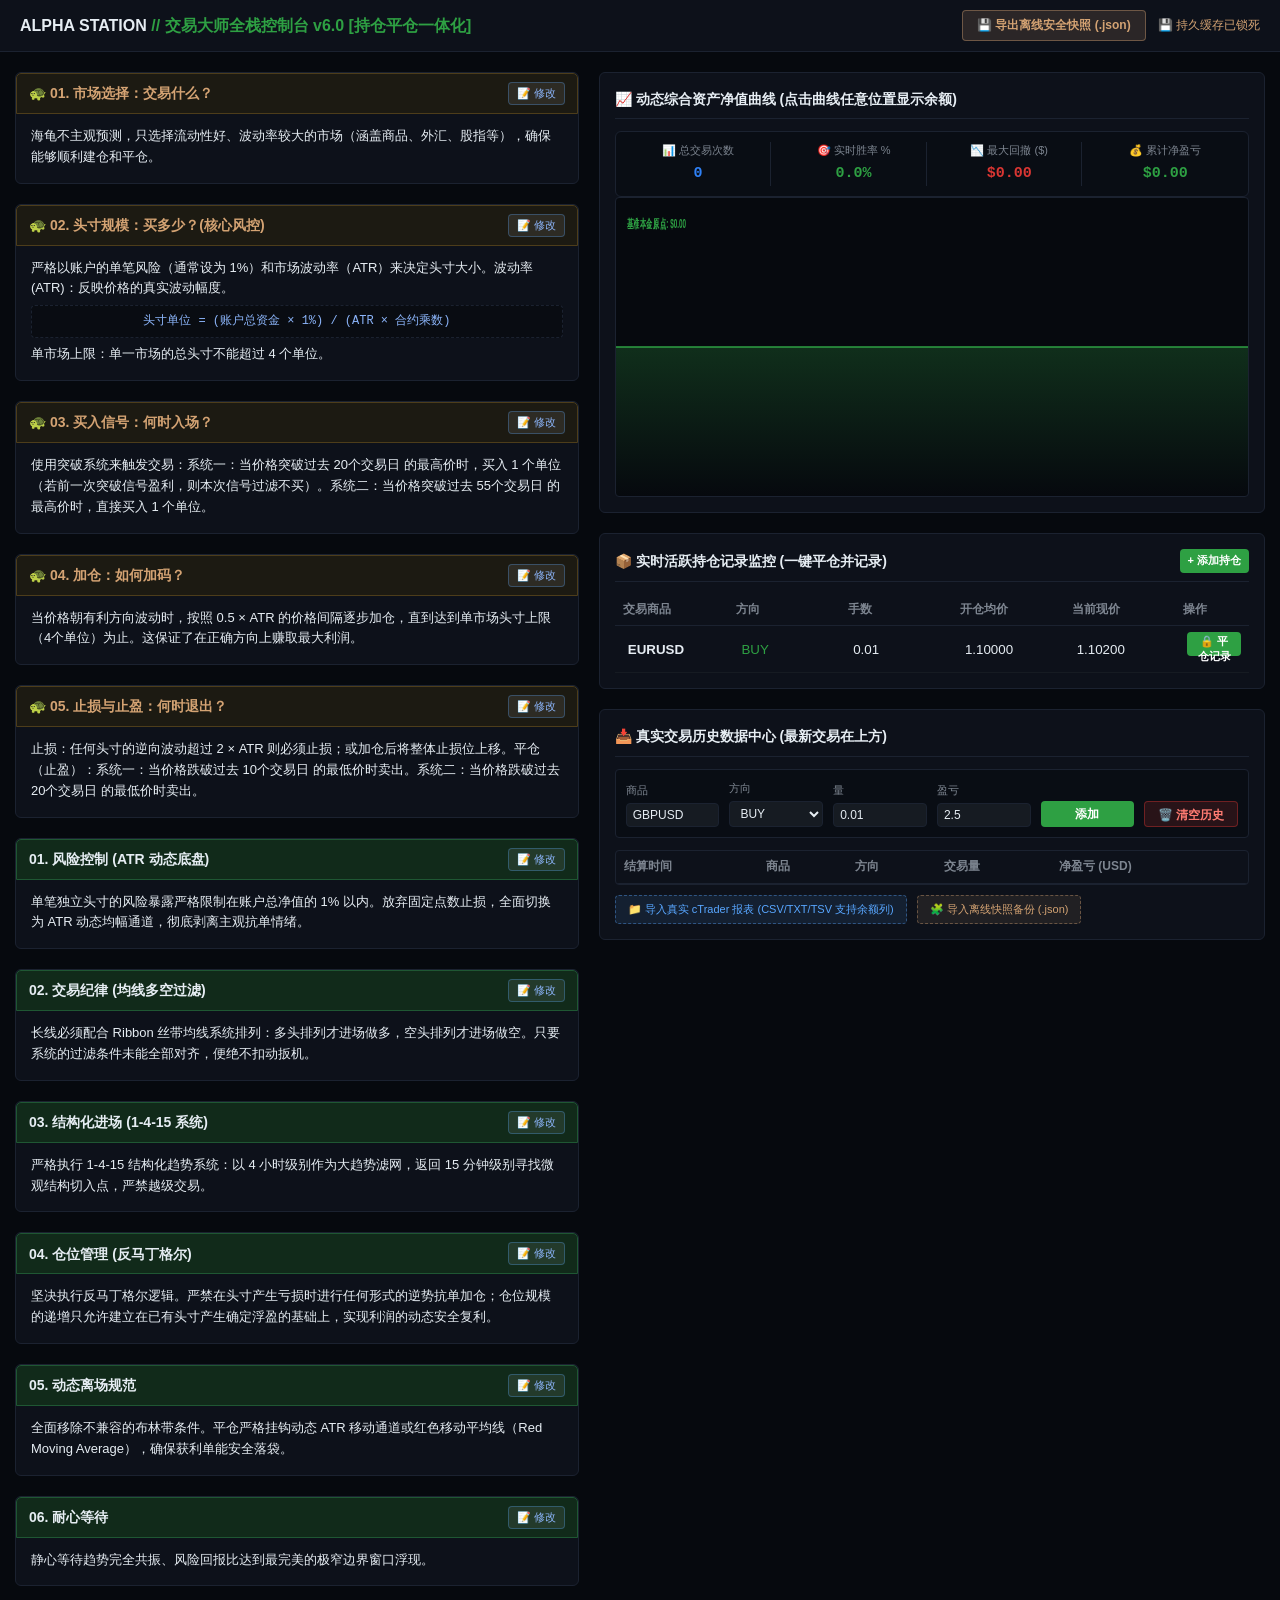
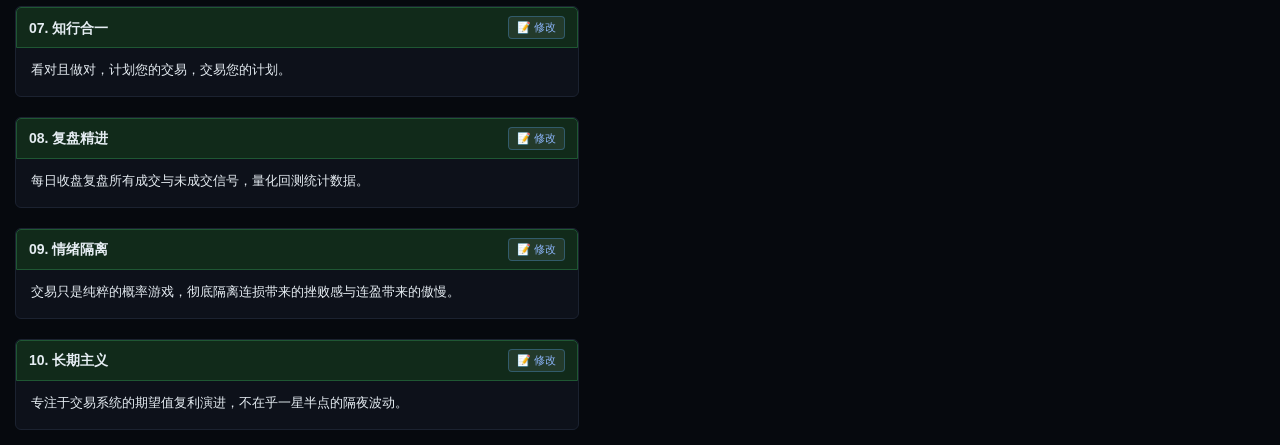
==== 交易大师全栈控制台 v6.0 [持仓平仓一体化].html @ 90d1ab54 "Add files via upload" ====
<!DOCTYPE html>
<html lang="zh-CN">
<head>
    <meta charset="UTF-8">
    <title>ALPHA STATION // 交易大师动态控制台 v6.0 持仓平仓一体化</title>
    <style>
        :root {
            --bg-color: #06090e;
            --panel-bg: #0d111a;
            --panel-border: #1b2230;
            --text-primary: #e6edf3;
            --text-secondary: #7d8590;
            --accent-green: #2ea043;
            --accent-red: #da3633;
            --accent-blue: #2f81f7;
            --accent-gold: #d4a373;
            --nav-bg: #161b22;
            --title-green-bg: #112a1a; 
            --title-green-border: #1f5733;
            --title-turtle-bg: #1c1a12;
            --title-turtle-border: #4d3d1a;
            --turtle-formula-bg: #090c12;
        }

        * { box-sizing: border-box; margin: 0; padding: 0; }
        body {
            background-color: var(--bg-color);
            color: var(--text-primary);
            font-family: -apple-system, BlinkMacSystemFont, "Segoe UI", Helvetica, Arial, sans-serif;
            font-size: 13px;
            line-height: 1.6;
            padding: 0 15px 15px 15px;
        }

        header {
            position: sticky; top: 0; z-index: 100;
            background-color: var(--panel-bg); border-bottom: 1px solid var(--panel-border);
            padding: 10px 20px; margin-bottom: 20px; margin-left: -15px; margin-right: -15px;
        }
        .header-top { display: flex; justify-content: space-between; align-items: center; }
        .logo { font-size: 16px; font-weight: bold; }
        .logo span { color: var(--accent-green); }
        .header-controls { display: flex; align-items: center; gap: 12px; }

        .snapshot-btn {
            background-color: rgba(47, 129, 247, 0.15); border: 1px solid rgba(47, 129, 247, 0.4);
            color: #58a6ff; padding: 6px 14px; border-radius: 4px; font-size: 12px;
            font-weight: 600; cursor: pointer; transition: all 0.2s;
        }
        .snapshot-btn:hover { background-color: var(--accent-blue); color: white; }
        .snapshot-btn.export-btn { background-color: rgba(212,163,115,0.15); color:#d4a373; border-color:rgba(212,163,115,0.4); }
        .snapshot-btn.export-btn:hover { background-color: var(--accent-gold); color: #06090e; }
        
        .system-time { font-size: 12px; color: var(--accent-gold); font-weight: 500; transition: color 0.3s; }

        .main-layout { display: grid; grid-template-columns: 5.5fr 6.5fr; gap: 20px; align-items: start; }
        .column { display: flex; flex-direction: column; gap: 20px; }
        .panel { background-color: var(--panel-bg); border: 1px solid var(--panel-border); border-radius: 6px; padding: 15px; overflow: hidden; }
        .panel-title { font-size: 14px; font-weight: 600; padding-bottom: 8px; border-bottom: 1px solid var(--panel-border); margin-bottom: 12px; display: flex; justify-content: space-between; align-items: center; }
        
        .panel-theme-title { background-color: var(--title-green-bg); border: 1px solid var(--title-green-border); padding: 8px 12px; margin-top: -15px; margin-left: -15px; margin-right: -15px; margin-bottom: 12px; border-radius: 5px 5px 0 0; }
        .panel-turtle-title { background-color: var(--title-turtle-bg); border: 1px solid var(--title-turtle-border); padding: 8px 12px; margin-top: -15px; margin-left: -15px; margin-right: -15px; margin-bottom: 12px; border-radius: 5px 5px 0 0; color: var(--accent-gold); }

        .formula-box { background-color: var(--turtle-formula-bg); border: 1px dashed var(--panel-border); border-radius: 4px; padding: 6px 10px; margin: 6px 0; font-family: monospace; font-size: 12px; color: #8bb4f9; text-align: center; }

        .action-badge-btn { font-size: 11px; padding: 3px 8px; border-radius: 4px; background: rgba(255, 255, 255, 0.08); color: #8bb4f9; border: 1px solid rgba(88, 166, 255, 0.3); cursor: pointer; }
        .action-badge-btn.saving { background: #2ea043; color: white; }
        .editable-textarea { width: 100%; height: 95px; background-color: #06090e; border: 1px solid var(--panel-border); color: var(--text-primary); padding: 8px; border-radius: 4px; font-size: 12.5px; resize: vertical; outline: none; }

        .stats-kpi-box { display: grid; grid-template-columns: repeat(4, 1fr); gap: 10px; background-color: #090d14; padding: 10px; border-radius: 6px; border: 1px solid var(--panel-border); }
        .kpi-item { display: flex; flex-direction: column; align-items: center; gap: 2px; border-right: 1px solid var(--panel-border); }
        .kpi-item:last-child { border-right: none; }
        .kpi-label { font-size: 11px; color: var(--text-secondary); }
        .kpi-value { font-size: 15px; font-weight: 700; font-family: monospace; }

        .chart-wrapper { width: 100%; height: 300px; background-color: #06090e; border: 1px solid var(--panel-border); border-radius: 4px; position: relative; }
        #equity-svg { display: block; width: 100%; height: 100%; cursor: crosshair; }
        #svg-line, #svg-area { pointer-events: none; }
        #chart-click-rect { cursor: pointer; }

        .input-row { display: grid; grid-template-columns: repeat(auto-fit, minmax(70px, 1fr)); gap: 10px; margin-bottom: 12px; background: #090d14; padding: 10px; border-radius: 4px; border: 1px solid var(--panel-border); align-items: flex-end; }
        .input-group { display: flex; flex-direction: column; gap: 4px; }
        .input-group label { font-size: 11px; color: var(--text-secondary); }
        .input-group input, .input-group select { background-color: #161b22; border: 1px solid var(--panel-border); color: var(--text-primary); padding: 4px 6px; border-radius: 4px; font-size: 12px; outline: none; }

        .btn { background-color: var(--accent-green); color: white; border: none; padding: 5px 12px; border-radius: 4px; cursor: pointer; font-weight: 600; font-size: 12px; height: 26px; }
        .btn-danger { background-color: rgba(218, 54, 51, 0.15); border: 1px solid rgba(218, 54, 51, 0.4); color: #ff7b72; }
        .btn-danger:hover { background-color: var(--accent-red); color: white; }
        .btn-sm { padding: 2px 8px; height: 24px; font-size: 11px; margin-left: 4px; }

        .data-table { width: 100%; border-collapse: collapse; text-align: left; font-size: 12px; }
        .data-table th { color: var(--text-secondary); padding: 6px 8px; border-bottom: 1px solid var(--panel-border); }
        .data-table td { padding: 6px 8px; border-bottom: 1px solid #161b22; vertical-align: middle; }
        .editable-cell { background: transparent; border: 1px solid transparent; color: var(--text-primary); width: 100%; padding: 2px 4px; outline: none; }
        .editable-cell:focus { background: #161b22; border-color: var(--panel-border); }

        .file-import-label { font-size: 11px; color: #58a6ff; background: rgba(88, 166, 255, 0.1); border: 1px dashed rgba(88, 166, 255, 0.4); padding: 5px 12px; border-radius: 4px; cursor: pointer; }
        .up-color { color: var(--accent-green); }
        .down-color { color: var(--accent-red); }
        
        #chart-tooltip {
            position: fixed;
            background: #0d111a;
            border: 1px solid var(--accent-green);
            padding: 8px 14px;
            border-radius: 6px;
            font-size: 12px;
            font-weight: 500;
            font-family: monospace;
            color: var(--text-primary);
            pointer-events: none;
            z-index: 1000;
            box-shadow: 0 4px 12px rgba(0,0,0,0.4);
            backdrop-filter: blur(4px);
            white-space: nowrap;
            display: none;
        }
        
        /* 历史记录区域高度翻倍 */
        .history-container {
            max-height: 400px;
            overflow-y: auto;
            border: 1px solid var(--panel-border);
            border-radius: 4px;
        }
    </style>
</head>
<body>

    <header>
        <div class="header-top">
            <div class="logo">ALPHA STATION <span>// 交易大师全栈控制台 v6.0 [持仓平仓一体化]</span></div>
            <div class="header-controls">
                <button class="snapshot-btn export-btn" onclick="exportDataLocally()">💾 导出离线安全快照 (.json)</button>
                <div class="system-time" id="save-status">💾 状态：持久缓存层已就绪</div>
            </div>
        </div>
    </header>

    <div class="main-layout">
        <div class="column" id="themes-container">
            <!-- 交易原则面板 (完整保留) -->
            <div class="panel" data-theme-id="turtle-market"><div class="panel-title panel-turtle-title"><span>🐢 01. 市场选择：交易什么？</span><button class="action-badge-btn" onclick="toggleEditTheme('turtle-market')">📝 修改</button></div><div class="text-block" id="content-turtle-market">海龟不主观预测，只选择流动性好、波动率较大的市场（涵盖商品、外汇、股指等），确保能够顺利建仓和平仓。</div></div>
            <div class="panel" data-theme-id="turtle-position"><div class="panel-title panel-turtle-title"><span>🐢 02. 头寸规模：买多少？(核心风控)</span><button class="action-badge-btn" onclick="toggleEditTheme('turtle-position')">📝 修改</button></div><div class="text-block" id="content-turtle-position">严格以账户的单笔风险（通常设为 1%）和市场波动率（ATR）来决定头寸大小。波动率 (ATR)：反映价格的真实波动幅度。<div class="formula-box">头寸单位 = (账户总资金 × 1%) / (ATR × 合约乘数)</div>单市场上限：单一市场的总头寸不能超过 4 个单位。</div></div>
            <div class="panel" data-theme-id="turtle-entry"><div class="panel-title panel-turtle-title"><span>🐢 03. 买入信号：何时入场？</span><button class="action-badge-btn" onclick="toggleEditTheme('turtle-entry')">📝 修改</button></div><div class="text-block" id="content-turtle-entry">使用突破系统来触发交易：系统一：当价格突破过去 20个交易日 的最高价时，买入 1 个单位（若前一次突破信号盈利，则本次信号过滤不买）。系统二：当价格突破过去 55个交易日 的最高价时，直接买入 1 个单位。</div></div>
            <div class="panel" data-theme-id="turtle-add"><div class="panel-title panel-turtle-title"><span>🐢 04. 加仓：如何加码？</span><button class="action-badge-btn" onclick="toggleEditTheme('turtle-add')">📝 修改</button></div><div class="text-block" id="content-turtle-add">当价格朝有利方向波动时，按照 0.5 × ATR 的价格间隔逐步加仓，直到达到单市场头寸上限（4个单位）为止。这保证了在正确方向上赚取最大利润。</div></div>
            <div class="panel" data-theme-id="turtle-exit"><div class="panel-title panel-turtle-title"><span>🐢 05. 止损与止盈：何时退出？</span><button class="action-badge-btn" onclick="toggleEditTheme('turtle-exit')">📝 修改</button></div><div class="text-block" id="content-turtle-exit">止损：任何头寸的逆向波动超过 2 × ATR 则必须止损；或加仓后将整体止损位上移。平仓（止盈）：系统一：当价格跌破过去 10个交易日 的最低价时卖出。系统二：当价格跌破过去 20个交易日 的最低价时卖出。</div></div>
            <div class="panel" data-theme-id="risk-control"><div class="panel-title panel-theme-title"><span>01. 风险控制 (ATR 动态底盘)</span><button class="action-badge-btn" onclick="toggleEditTheme('risk-control')">📝 修改</button></div><div class="text-block" id="content-risk-control">单笔独立头寸的风险暴露严格限制在账户总净值的 1% 以内。放弃固定点数止损，全面切换为 ATR 动态均幅通道，彻底剥离主观抗单情绪。</div></div>
            <div class="panel" data-theme-id="discipline"><div class="panel-title panel-theme-title"><span>02. 交易纪律 (均线多空过滤)</span><button class="action-badge-btn" onclick="toggleEditTheme('discipline')">📝 修改</button></div><div class="text-block" id="content-discipline">长线必须配合 Ribbon 丝带均线系统排列：多头排列才进场做多，空头排列才进场做空。只要系统的过滤条件未能全部对齐，便绝不扣动扳机。</div></div>
            <div class="panel" data-theme-id="structure"><div class="panel-title panel-theme-title"><span>03. 结构化进场 (1-4-15 系统)</span><button class="action-badge-btn" onclick="toggleEditTheme('structure')">📝 修改</button></div><div class="text-block" id="content-structure">严格执行 1-4-15 结构化趋势系统：以 4 小时级别作为大趋势滤网，返回 15 分钟级别寻找微观结构切入点，严禁越级交易。</div></div>
            <div class="panel" data-theme-id="position-mgmt"><div class="panel-title panel-theme-title"><span>04. 仓位管理 (反马丁格尔)</span><button class="action-badge-btn" onclick="toggleEditTheme('position-mgmt')">📝 修改</button></div><div class="text-block" id="content-position-mgmt">坚决执行反马丁格尔逻辑。严禁在头寸产生亏损时进行任何形式的逆势抗单加仓；仓位规模的递增只允许建立在已有头寸产生确定浮盈的基础上，实现利润的动态安全复利。</div></div>
            <div class="panel" data-theme-id="exit-strategy"><div class="panel-title panel-theme-title"><span>05. 动态离场规范</span><button class="action-badge-btn" onclick="toggleEditTheme('exit-strategy')">📝 修改</button></div><div class="text-block" id="content-exit-strategy">全面移除不兼容的布林带条件。平仓严格挂钩动态 ATR 移动通道或红色移动平均线（Red Moving Average），确保获利单能安全落袋。</div></div>
            <div class="panel" data-theme-id="patience"><div class="panel-title panel-theme-title"><span>06. 耐心等待</span><button class="action-badge-btn" onclick="toggleEditTheme('patience')">📝 修改</button></div><div class="text-block" id="content-patience">静心等待趋势完全共振、风险回报比达到最完美的极窄边界窗口浮现。</div></div>
            <div class="panel" data-theme-id="action-unity"><div class="panel-title panel-theme-title"><span>07. 知行合一</span><button class="action-badge-btn" onclick="toggleEditTheme('action-unity')">📝 修改</button></div><div class="text-block" id="content-action-unity">看对且做对，计划您的交易，交易您的计划。</div></div>
            <div class="panel" data-theme-id="review"><div class="panel-title panel-theme-title"><span>08. 复盘精进</span><button class="action-badge-btn" onclick="toggleEditTheme('review')">📝 修改</button></div><div class="text-block" id="content-review">每日收盘复盘所有成交与未成交信号，量化回测统计数据。</div></div>
            <div class="panel" data-theme-id="emotions"><div class="panel-title panel-theme-title"><span>09. 情绪隔离</span><button class="action-badge-btn" onclick="toggleEditTheme('emotions')">📝 修改</button></div><div class="text-block" id="content-emotions">交易只是纯粹的概率游戏，彻底隔离连损带来的挫败感与连盈带来的傲慢。</div></div>
            <div class="panel" data-theme-id="longterm"><div class="panel-title panel-theme-title"><span>10. 长期主义</span><button class="action-badge-btn" onclick="toggleEditTheme('longterm')">📝 修改</button></div><div class="text-block" id="content-longterm">专注于交易系统的期望值复利演进，不在乎一星半点的隔夜波动。</div></div>
        </div>

        <div class="column">
            <div class="panel">
                <div class="panel-title"><span>📈 动态综合资产净值曲线 (点击曲线任意位置显示余额)</span></div>
                <div class="stats-kpi-box">
                    <div class="kpi-item"><span class="kpi-label">📊 总交易次数</span><span class="kpi-value" id="kpi-count" style="color: var(--accent-blue);">0</span></div>
                    <div class="kpi-item"><span class="kpi-label">🎯 实时胜率 %</span><span class="kpi-value up-color" id="kpi-winrate">0.0%</span></div>
                    <div class="kpi-item"><span class="kpi-label">📉 最大回撤 ($)</span><span class="kpi-value down-color" id="kpi-drawdown">$0.00</span></div>
                    <div class="kpi-item"><span class="kpi-label">💰 累计净盈亏</span><span class="kpi-value up-color" id="kpi-total-return">$0.00</span></div>
                </div>
                <div class="chart-wrapper">
                    <svg id="equity-svg" viewBox="0 0 1200 300" preserveAspectRatio="none">
                        <defs><linearGradient id="chartGradient" x1="0" y1="0" x2="0" y2="1"><stop offset="0%" stop-color="#2ea043" stop-opacity="0.25"/><stop offset="100%" stop-color="#2ea043" stop-opacity="0.0"/></linearGradient></defs>
                        <path id="svg-area" d="" fill="url(#chartGradient)" />
                        <path id="svg-line" d="" fill="none" stroke="#2ea043" stroke-width="1.5"/>
                        <rect id="chart-click-rect" x="0" y="0" width="1200" height="300" fill="transparent" />
                        <text id="svg-peak-text" x="20" y="30" fill="#2ea043" font-size="12" font-weight="bold">基准本金原点: $0.00</text>
                    </svg>
                </div>
            </div>

            <!-- 持仓管理模块：动态增删行，一键平仓 -->
            <div class="panel">
                <div class="panel-title">
                    <span>📦 实时活跃持仓记录监控 (一键平仓并记录)</span>
                    <button class="btn btn-sm" onclick="addPositionRow()">+ 添加持仓</button>
                </div>
                <table class="data-table" id="portfolio-table">
                    <thead>
                        <tr><th>交易商品</th><th>方向</th><th>手数</th><th>开仓均价</th><th>当前现价</th><th>操作</th>
                        </thead>
                    <tbody id="portfolio-tbody"></tbody>
                </table>
            </div>

            <!-- 历史记录模块：高度翻倍，最新记录在上方 -->
            <div class="panel">
                <div class="panel-title"><span>📥 真实交易历史数据中心 (最新交易在上方)</span></div>
                <div class="input-row">
                    <div class="input-group"><label>商品</label><input type="text" id="log-symbol" value="GBPUSD"></div>
                    <div class="input-group"><label>方向</label><select id="log-dir"><option value="BUY">BUY</option><option value="SELL">SELL</option></select></div>
                    <div class="input-group"><label>量</label><input type="text" id="log-lots" value="0.01"></div>
                    <div class="input-group"><label>盈亏</label><input type="number" id="log-profit" value="2.5"></div>
                    <button class="btn" onclick="addManualLog()">添加</button>
                    <button class="btn btn-danger" onclick="clearLogs()">🗑️ 清空历史</button>
                </div>
                <div class="history-container">
                    <table class="data-table" id="logs-table">
                        <thead>
                            <tr><th>结算时间</th><th>商品</th><th>方向</th><th>交易量</th><th>净盈亏 (USD)</th></tr>
                        </thead>
                        <tbody id="logs-tbody"></tbody>
                    </table>
                </div>
                <div style="margin-top:10px; display:flex; gap:10px;">
                    <label class="file-import-label" for="file-input">📁 导入真实 cTrader 报表 (CSV/TXT/TSV 支持余额列)</label>
                    <input type="file" id="file-input" accept=".csv, .txt, .tsv" style="display:none;" onchange="importHistoryFile(this)">
                    <label class="file-import-label" for="json-import-input" style="background:rgba(212,163,115,0.1); border-color:rgba(212,163,115,0.4); color:#d4a373;">🧩 导入离线快照备份 (.json)</label>
                    <input type="file" id="json-import-input" accept=".json" style="display:none;" onchange="importLocalJSONBackup(this)">
                </div>
            </div>
        </div>
    </div>

    <div id="chart-tooltip"></div>

    <script>
        // ========== 辅助函数：盈亏估算（基于通用公式） ==========
        function estimateProfit(symbol, direction, lots, openPrice, currentPrice) {
            // 简易估算：外汇/黄金/股指 均采用 (当前价-开仓价)*手数*100000*方向系数
            // 方向: BUY 方向系数 +1, SELL -1
            const dirMulti = (direction.toUpperCase() === 'BUY') ? 1 : -1;
            const priceDiff = (currentPrice - openPrice) * dirMulti;
            // 默认合约规模 100000 (标准手), 手数 lots 可以是小数
            const contractSize = 100000;
            let estimated = priceDiff * lots * contractSize;
            // 对黄金美元 (XAUUSD) 做特殊调整, 原数据0.01手波动1美元约1美金, 上面公式过大，修正为乘0.01
            if(symbol.toUpperCase().includes('GOLD') || symbol.toUpperCase() === 'XAUUSD') {
                estimated = priceDiff * lots * 100;  // 0.01手 每美元波动 1美元
            }
            // 对US30等指数也调整
            if(symbol.toUpperCase().includes('US30') || symbol.toUpperCase().includes('US500')) {
                estimated = priceDiff * lots * 1;   // 1手 1点 1美元
            }
            // 限制精度
            return Math.round(estimated * 100) / 100;
        }

        // ========== 添加持仓行 ==========
        function addPositionRow(data = null) {
            const tbody = document.getElementById("portfolio-tbody");
            const tr = document.createElement("tr");
            const defaultData = data || { symbol: "EURUSD", dir: "BUY", lots: "0.01", openPrice: "1.10000", curPrice: "1.10200" };
            tr.innerHTML = `
                <td><input type="text" class="editable-cell" value="${defaultData.symbol}" style="font-weight:bold;"></td>
                <td><input type="text" class="editable-cell ${defaultData.dir === 'BUY' ? 'up-color' : 'down-color'}" value="${defaultData.dir}"></td>
                <td><input type="text" class="editable-cell" value="${defaultData.lots}"></td>
                <td><input type="text" class="editable-cell" value="${defaultData.openPrice}"></td>
                <td><input type="text" class="editable-cell" value="${defaultData.curPrice}"></td>
                <td><button class="btn btn-sm" onclick="closePosition(this)">🔒 平仓记录</button></td>
            `;
            tbody.appendChild(tr);
            autoSaveToLocalStorage();
        }

        // ========== 平仓：计算盈亏，添加到历史记录（最新在上方），删除持仓行 ==========
        function closePosition(btn) {
            const row = btn.closest("tr");
            const inputs = row.querySelectorAll("input");
            if(inputs.length < 5) return;
            const symbol = inputs[0].value.trim().toUpperCase();
            let direction = inputs[1].value.trim().toUpperCase();
            if(direction !== 'BUY' && direction !== 'SELL') direction = 'BUY';
            const lots = parseFloat(inputs[2].value) || 0.01;
            const openPrice = parseFloat(inputs[3].value);
            const curPrice = parseFloat(inputs[4].value);
            if(isNaN(openPrice) || isNaN(curPrice)) {
                alert("请填写有效的开仓价和当前现价");
                return;
            }
            // 估算盈亏
            let estimated = estimateProfit(symbol, direction, lots, openPrice, curPrice);
            // 弹出确认框，允许用户修改盈亏
            let userProfit = prompt(`平仓盈亏 (USD):`, estimated.toFixed(2));
            if(userProfit === null) return; // 取消平仓
            let finalProfit = parseFloat(userProfit);
            if(isNaN(finalProfit)) finalProfit = estimated;
            
            // 添加到历史记录 (最新在上方)
            addToHistory(symbol, direction, lots, finalProfit);
            // 删除持仓行
            row.remove();
            autoSaveToLocalStorage();
        }
        
        // 统一的历史记录添加函数 (插入到最前方)
        function addToHistory(symbol, direction, lots, profit) {
            const tbody = document.getElementById("logs-tbody");
            const timeStr = new Date().toISOString().replace('T', ' ').substring(0, 19);
            const tr = document.createElement("tr");
            tr.setAttribute("data-profit", profit);
            // 计算新余额（基于当前最后一笔余额或累计盈亏）放到后续渲染中自动处理，此处只存储盈亏，余额由渲染时根据顺序重建
            // 为了保持余额曲线准确，新记录需要维持余额连续性。我们仅存储盈亏，渲染时自动计算余额。
            // 注意：为了余额准确，新记录应追加正确的余额属性，但为了简单且保证曲线正确，我们可以在添加时基于当前总盈亏反推一个余额。
            // 由于渲染时会按时间顺序累计盈亏，如果记录中没有余额字段，曲线会基于累计盈亏绘制。这依然能反映账户变化趋势。
            // 但我们更希望余额字段能精准反映实际账户余额。简单起见，新添加的记录只存盈亏，渲染时会从已有余额或累计计算。
            // 为了保持一致性，我们从现有记录中获取最后余额（如果有）来计算新余额。
            let lastBalance = getLastBalanceFromHistory();
            let newBalance = (lastBalance !== null) ? lastBalance + profit : null;
            if(newBalance !== null) tr.setAttribute("data-balance", newBalance);
            
            const profitClass = profit >= 0 ? "up-color" : "down-color";
            tr.innerHTML = `<td>${timeStr}</td><td><strong>${symbol}</strong></td><td class="${direction==='BUY'?'up-color':'down-color'}">${direction}</td><td>${lots}</td><td class="${profitClass}">${profit >= 0 ? '+' : ''}$${profit.toFixed(2)}</td>`;
            // 插入到最前面 (最新在上)
            tbody.insertBefore(tr, tbody.firstChild);
            renderEquityChart();
            autoSaveToLocalStorage();
        }
        
        // 获取历史记录中的最后余额（最新一条记录余额，因为最新在上，所以取第一个有余额的）
        function getLastBalanceFromHistory() {
            const rows = Array.from(document.querySelectorAll("#logs-tbody tr"));
            for(let row of rows) {
                const bal = row.getAttribute("data-balance");
                if(bal !== null && !isNaN(parseFloat(bal))) return parseFloat(bal);
            }
            return null;
        }
        
        // 手动添加历史记录 (也插入到最前)
        function addManualLog() {
            const sym = document.getElementById("log-symbol").value.toUpperCase();
            const dir = document.getElementById("log-dir").value;
            const profitVal = parseFloat(document.getElementById("log-profit").value) || 0;
            const lotsVal = document.getElementById("log-lots").value;
            addToHistory(sym, dir, lotsVal, profitVal);
        }
        
        // 清空历史
        function clearLogs() {
            if(confirm("确定清空所有本地历史交易流水吗？")) {
                document.getElementById("logs-tbody").innerHTML = "";
                // 同时重置持仓表? 不清持仓，只清历史
                renderEquityChart();
                autoSaveToLocalStorage();
            }
        }
        
        // ========== 核心余额曲线渲染 (支持最新在上排序) ==========
        function renderEquityChart() {
            let rows = Array.from(document.querySelectorAll("#logs-tbody tr"));
            if(rows.length === 0) {
                document.getElementById("kpi-count").innerText = "0";
                document.getElementById("kpi-winrate").innerText = "0.0%";
                document.getElementById("kpi-drawdown").innerText = "$0.00";
                document.getElementById("kpi-total-return").innerText = "$0.00";
                document.getElementById("svg-line").setAttribute("d", "M 0 150 L 1200 150");
                document.getElementById("svg-area").setAttribute("d", "M 0 150 L 1200 150 L 1200 300 L 0 300 Z");
                document.getElementById("svg-peak-text").innerHTML = "基准本金原点: $0.00";
                window.currentChartPoints = [];
                window.currentChartTimes = [];
                return;
            }
            // 注意 rows 目前是 DOM 顺序 (最新在上)，为了绘制曲线我们需要按时间升序 (旧到新)，所以先反转
            let records = [];
            for(let tr of rows) {
                const timeCell = tr.cells[0];
                const profitAttr = tr.getAttribute("data-profit");
                const balanceAttr = tr.getAttribute("data-balance");
                const profitVal = parseFloat(profitAttr) || 0;
                const balanceVal = balanceAttr !== null ? parseFloat(balanceAttr) : NaN;
                let timeStr = timeCell ? timeCell.innerText.trim() : "";
                records.push({ time: timeStr, profit: profitVal, balance: balanceVal });
            }
            // 按时间升序排序 (旧到新)
            records.sort((a,b) => new Date(a.time).getTime() - new Date(b.time).getTime());
            
            let balanceSeries = [];
            let timeSeries = [];
            let profitsForWin = [];
            let hasBalance = records.some(r => !isNaN(r.balance));
            
            if(hasBalance) {
                for(let rec of records) {
                    if(!isNaN(rec.balance)) {
                        balanceSeries.push(rec.balance);
                        timeSeries.push(rec.time);
                        profitsForWin.push(rec.profit);
                    }
                }
                // 补齐起始点
                if(balanceSeries.length && records.length && isNaN(records[0].balance) && !isNaN(records[0].profit)) {
                    let firstKnown = balanceSeries[0];
                    let cumuBefore = records.slice(0, records.findIndex(r=>!isNaN(r.balance))).reduce((s,r)=>s + r.profit,0);
                    let impliedStart = firstKnown - cumuBefore;
                    if(!isNaN(impliedStart)) { balanceSeries.unshift(impliedStart); timeSeries.unshift(records[0].time); }
                }
            } else {
                let cumulative = 0;
                for(let rec of records) {
                    cumulative += rec.profit;
                    balanceSeries.push(cumulative);
                    timeSeries.push(rec.time);
                    profitsForWin.push(rec.profit);
                }
                if(balanceSeries.length) { balanceSeries.unshift(0); timeSeries.unshift(records[0]?.time || "起始"); }
            }
            if(balanceSeries.length === 0) return;
            
            window.currentChartPoints = [...balanceSeries];
            window.currentChartTimes = [...timeSeries];
            
            let finalBalance = balanceSeries[balanceSeries.length-1];
            let initialBalance = balanceSeries[0];
            let totalNet = finalBalance - initialBalance;
            let winCount = profitsForWin.filter(p => p > 0).length;
            let totalTrades = profitsForWin.length;
            let winRate = totalTrades ? (winCount / totalTrades * 100).toFixed(1) : "0.0";
            let peak = balanceSeries[0];
            let maxDrawdown = 0;
            for(let i=1; i<balanceSeries.length; i++) {
                if(balanceSeries[i] > peak) peak = balanceSeries[i];
                let dd = peak - balanceSeries[i];
                if(dd > maxDrawdown) maxDrawdown = dd;
            }
            document.getElementById("kpi-count").innerText = totalTrades;
            document.getElementById("kpi-winrate").innerText = winRate + "%";
            document.getElementById("kpi-drawdown").innerText = "$" + maxDrawdown.toFixed(2);
            document.getElementById("kpi-total-return").innerHTML = (totalNet >= 0 ? "+" : "") + "$" + totalNet.toFixed(2);
            
            const svgW = 1200, svgH = 300;
            let minB = Math.min(...balanceSeries), maxB = Math.max(...balanceSeries);
            let range = maxB - minB;
            if(range === 0) range = 1;
            let padding = range * 0.1;
            minB -= padding; maxB += padding; range = maxB - minB;
            let stepX = svgW / (balanceSeries.length - 1 || 1);
            let pathStr = `M 0 ${svgH - ((balanceSeries[0] - minB) / range) * svgH}`;
            for(let i=1; i<balanceSeries.length; i++) {
                let x = i * stepX;
                let y = svgH - ((balanceSeries[i] - minB) / range) * svgH;
                pathStr += ` L ${x} ${y}`;
            }
            document.getElementById("svg-line").setAttribute("d", pathStr);
            document.getElementById("svg-area").setAttribute("d", pathStr + ` L ${svgW} ${svgH} L 0 ${svgH} Z`);
            document.getElementById("svg-peak-text").innerHTML = `最终权益余额: $${finalBalance.toFixed(2)}  |  起始: $${initialBalance.toFixed(2)}`;
            window._balanceRange = { minB, maxB };
        }
        
        // ========== 导入历史文件 (保持排序最新在上) ==========
        function importHistoryFile(input) { /* 保持原有智能导入，但最终渲染时会重新排序，无需改动核心逻辑，仅需在添加后刷新曲线 */
            const file = input.files[0];
            if(!file) return;
            const reader = new FileReader();
            reader.onload = function(e) {
                let content = e.target.result;
                if(content.charCodeAt(0) === 0xFEFF) content = content.slice(1);
                const lines = content.split(/\r?\n/).map(l => l.trim()).filter(l => l.length > 0);
                if(lines.length === 0) return;
                let delimiter = "\t";
                const firstDataLine = lines.find(l => !l.startsWith("=====") && !l.startsWith("工作表"));
                if(firstDataLine) { if(firstDataLine.includes(",")) delimiter = ","; else if(firstDataLine.includes(";")) delimiter = ";"; }
                let headerLineIndex = -1, headers = [];
                for(let i=0; i<lines.length; i++) {
                    const line = lines[i];
                    const lowerLine = line.toLowerCase();
                    if((lowerLine.includes("平仓时间") || lowerLine.includes("close time") || lowerLine.includes("交易品种")) && !line.startsWith("=====")) {
                        headerLineIndex = i; headers = line.split(delimiter).map(h => h.replace(/[\"']/g, "").trim().toLowerCase()); break;
                    }
                }
                if(headerLineIndex === -1) { alert("未找到表头"); return; }
                const timeIdx = headers.findIndex(h => h.includes("平仓时间") || h.includes("close time") || h.includes("time"));
                const symbolIdx = headers.findIndex(h => h.includes("交易品种") || h.includes("symbol"));
                const directionIdx = headers.findIndex(h => h.includes("开仓方向") || h.includes("方向"));
                const profitIdx = headers.findIndex(h => (h.includes("净值") && !h.includes("余额")) || h === "净值($)" || h.includes("pnl"));
                const balanceIdx = headers.findIndex(h => h.includes("账户余额") || h === "余额");
                if(timeIdx === -1 || symbolIdx === -1) { alert("缺少必要列"); return; }
                const tbody = document.getElementById("logs-tbody");
                tbody.innerHTML = "";
                let importedCount = 0;
                for(let i=headerLineIndex+1; i<lines.length; i++) {
                    const line = lines[i];
                    if(line.startsWith("=====") || line.startsWith("工作表")) continue;
                    const cols = line.split(delimiter).map(c => c.replace(/[\"']/g, "").trim());
                    if(cols.length <= Math.max(timeIdx, symbolIdx, profitIdx)) continue;
                    let timeStr = cols[timeIdx] || "";
                    let symbol = cols[symbolIdx].toUpperCase();
                    let rawDir = directionIdx !== -1 ? cols[directionIdx] : "BUY";
                    let direction = (rawDir.includes("买") || rawDir.includes("BUY")) ? "BUY" : "SELL";
                    let lotsRaw = cols.length > 5 ? cols[5] : "0.01";
                    let netProfit = profitIdx !== -1 ? parseFloat(cols[profitIdx].replace(/[^\d.-]/g, "")) || 0 : 0;
                    let balance = (balanceIdx !== -1) ? parseFloat(cols[balanceIdx].replace(/[^\d.-]/g, "")) : NaN;
                    if(!symbol || isNaN(netProfit)) continue;
                    const tr = document.createElement("tr");
                    tr.setAttribute("data-profit", netProfit);
                    if(!isNaN(balance)) tr.setAttribute("data-balance", balance);
                    const profitClass = netProfit >= 0 ? "up-color" : "down-color";
                    tr.innerHTML = `<td>${timeStr}</td><td><strong>${symbol}</strong></td><td class="${direction==='BUY'?'up-color':'down-color'}">${direction}</td><td>${lotsRaw}</td><td class="${profitClass}">${netProfit >= 0 ? '+' : ''}$${netProfit.toFixed(2)}</td>`;
                    tbody.appendChild(tr);
                    importedCount++;
                }
                if(importedCount === 0) alert("未解析到数据");
                else {
                    // 导入后重新渲染曲线（曲线内部会按时间排序）
                    renderEquityChart();
                    autoSaveToLocalStorage();
                    alert(`✅ 导入 ${importedCount} 笔交易，最新记录已置顶显示。`);
                }
            };
            reader.readAsText(file, "UTF-8");
        }
        
        // 曲线点击取值 (复用之前逻辑)
        function setupChartClick() {
            const svg = document.getElementById("equity-svg");
            const tooltip = document.getElementById("chart-tooltip");
            svg.addEventListener("click", (e) => {
                if(!window.currentChartPoints || !window.currentChartPoints.length) { tooltip.style.display = "none"; return; }
                const rect = svg.getBoundingClientRect();
                const scaleX = 1200 / rect.width;
                const clickX = (e.clientX - rect.left) * scaleX;
                if(clickX < 0 || clickX > 1200) { tooltip.style.display = "none"; return; }
                let index = Math.round((clickX / 1200) * (window.currentChartPoints.length - 1));
                index = Math.min(Math.max(0, index), window.currentChartPoints.length-1);
                const balanceVal = window.currentChartPoints[index];
                const timeLabel = window.currentChartTimes[index] || "未知时间";
                tooltip.innerHTML = `📌 ${timeLabel}<br>💰 账户余额: $${balanceVal.toFixed(2)}`;
                tooltip.style.display = "block";
                tooltip.style.left = (e.clientX + 15) + "px";
                tooltip.style.top = (e.clientY - 30) + "px";
                setTimeout(() => { tooltip.style.display = "none"; }, 4000);
            });
            document.body.addEventListener("click", (e) => { if(!svg.contains(e.target)) tooltip.style.display = "none"; });
        }
        
        // 持久化: 保存持仓和历史
        function assemblePayload() {
            const themesData = [];
            document.querySelectorAll("#themes-container .panel").forEach(p => {
                const id = p.getAttribute("data-theme-id");
                const text = document.getElementById("content-" + id).innerText;
                themesData.push({ id, text });
            });
            const portfolioData = [];
            document.querySelectorAll("#portfolio-tbody tr").forEach(tr => {
                const inputs = tr.querySelectorAll("input");
                if(inputs.length >= 5) portfolioData.push({ symbol: inputs[0].value, dir: inputs[1].value, lots: inputs[2].value, openPrice: inputs[3].value, curPrice: inputs[4].value });
            });
            const logsData = [];
            document.querySelectorAll("#logs-tbody tr").forEach(tr => {
                const tds = tr.querySelectorAll("td");
                if(tds.length >= 5) {
                    const profitAttr = tr.getAttribute("data-profit");
                    const balanceAttr = tr.getAttribute("data-balance");
                    logsData.push({ time: tds[0].innerText, symbol: tds[1].innerText, dir: tds[2].innerText, lots: tds[3].innerText, profit: profitAttr ? parseFloat(profitAttr) : 0, balance: balanceAttr ? parseFloat(balanceAttr) : null });
                }
            });
            return { version: "6.0-position-close", timestamp: Date.now(), themes: themesData, portfolio: portfolioData, logs: logsData };
        }
        function autoSaveToLocalStorage() { localStorage.setItem("alpha_station_core_data", JSON.stringify(assemblePayload())); const s=document.getElementById("save-status"); s.innerText="⚡ 实时保存"; s.style.color="var(--accent-green)"; setTimeout(()=>{ s.innerText="💾 持久缓存已锁死"; s.style.color="var(--accent-gold)"; },1000); }
        function applyPayloadToUI(payload) {
            if(payload.themes) payload.themes.forEach(t => { const el = document.getElementById("content-" + t.id); if(el) { el.innerText = t.text; formatTurtleFormula(el); } });
            if(payload.portfolio) { const pTbody = document.getElementById("portfolio-tbody"); pTbody.innerHTML = ""; payload.portfolio.forEach(p => addPositionRow(p)); }
            if(payload.logs) { const lTbody = document.getElementById("logs-tbody"); lTbody.innerHTML = ""; payload.logs.slice().reverse().forEach(l => { // 存储时按时间升序，恢复时反转保持最新在上
                const tr = document.createElement("tr");
                const profitVal = parseFloat(l.profit) || 0;
                tr.setAttribute("data-profit", profitVal);
                if(l.balance !== null && !isNaN(l.balance)) tr.setAttribute("data-balance", l.balance);
                tr.innerHTML = `<td>${l.time}</td><td><strong>${l.symbol}</strong></td><td class="${l.dir==='BUY'?'up-color':'down-color'}">${l.dir}</td><td>${l.lots}</td><td class="${profitVal>=0?'up-color':'down-color'}">${profitVal>=0?'+':''}$${profitVal.toFixed(2)}</td>`;
                lTbody.appendChild(tr);
            }); }
            renderEquityChart();
        }
        function loadFromLocalStorage() { const raw = localStorage.getItem("alpha_station_core_data"); if(!raw) return false; try { applyPayloadToUI(JSON.parse(raw)); return true; } catch(e) { return false; } }
        function exportDataLocally() { const blob = new Blob([JSON.stringify(assemblePayload(), null, 2)], {type:"application/json"}); const a=document.createElement("a"); a.href=URL.createObjectURL(blob); a.download=`AlphaStation_v6.json`; a.click(); URL.revokeObjectURL(blob); }
        function importLocalJSONBackup(input) { const file = input.files[0]; if(!file) return; const reader = new FileReader(); reader.onload = function(e) { try { const data = JSON.parse(e.target.result); applyPayloadToUI(data); autoSaveToLocalStorage(); alert("快照恢复成功"); } catch(err) { alert("解析失败"); } }; reader.readAsText(file); }
        function toggleEditTheme(id) { /* 保留原编辑功能 */ const block = document.getElementById('content-'+id); const btn = block.previousElementSibling.querySelector('.action-badge-btn'); if(!block.querySelector('textarea')) { block.innerHTML = `<textarea class="editable-textarea" oninput="autoSaveToLocalStorage()">${block.innerText}</textarea>`; btn.innerText="💾 保存"; btn.classList.add('saving'); } else { let val = block.querySelector('textarea').value; block.innerText = val; formatTurtleFormula(block); btn.innerText="📝 修改"; btn.classList.remove('saving'); autoSaveToLocalStorage(); } }
        function formatTurtleFormula(block) { if(block.innerHTML.includes("头寸单位")) block.innerHTML = block.innerHTML.replace(/(头寸单位[：\s=]+)([^单\n]+)/g, '<div class="formula-box">$2</div>'); }
        window.onload = function() { if(!loadFromLocalStorage()) { addPositionRow(); renderEquityChart(); } setupChartClick(); };
    </script>
</body>
</html>
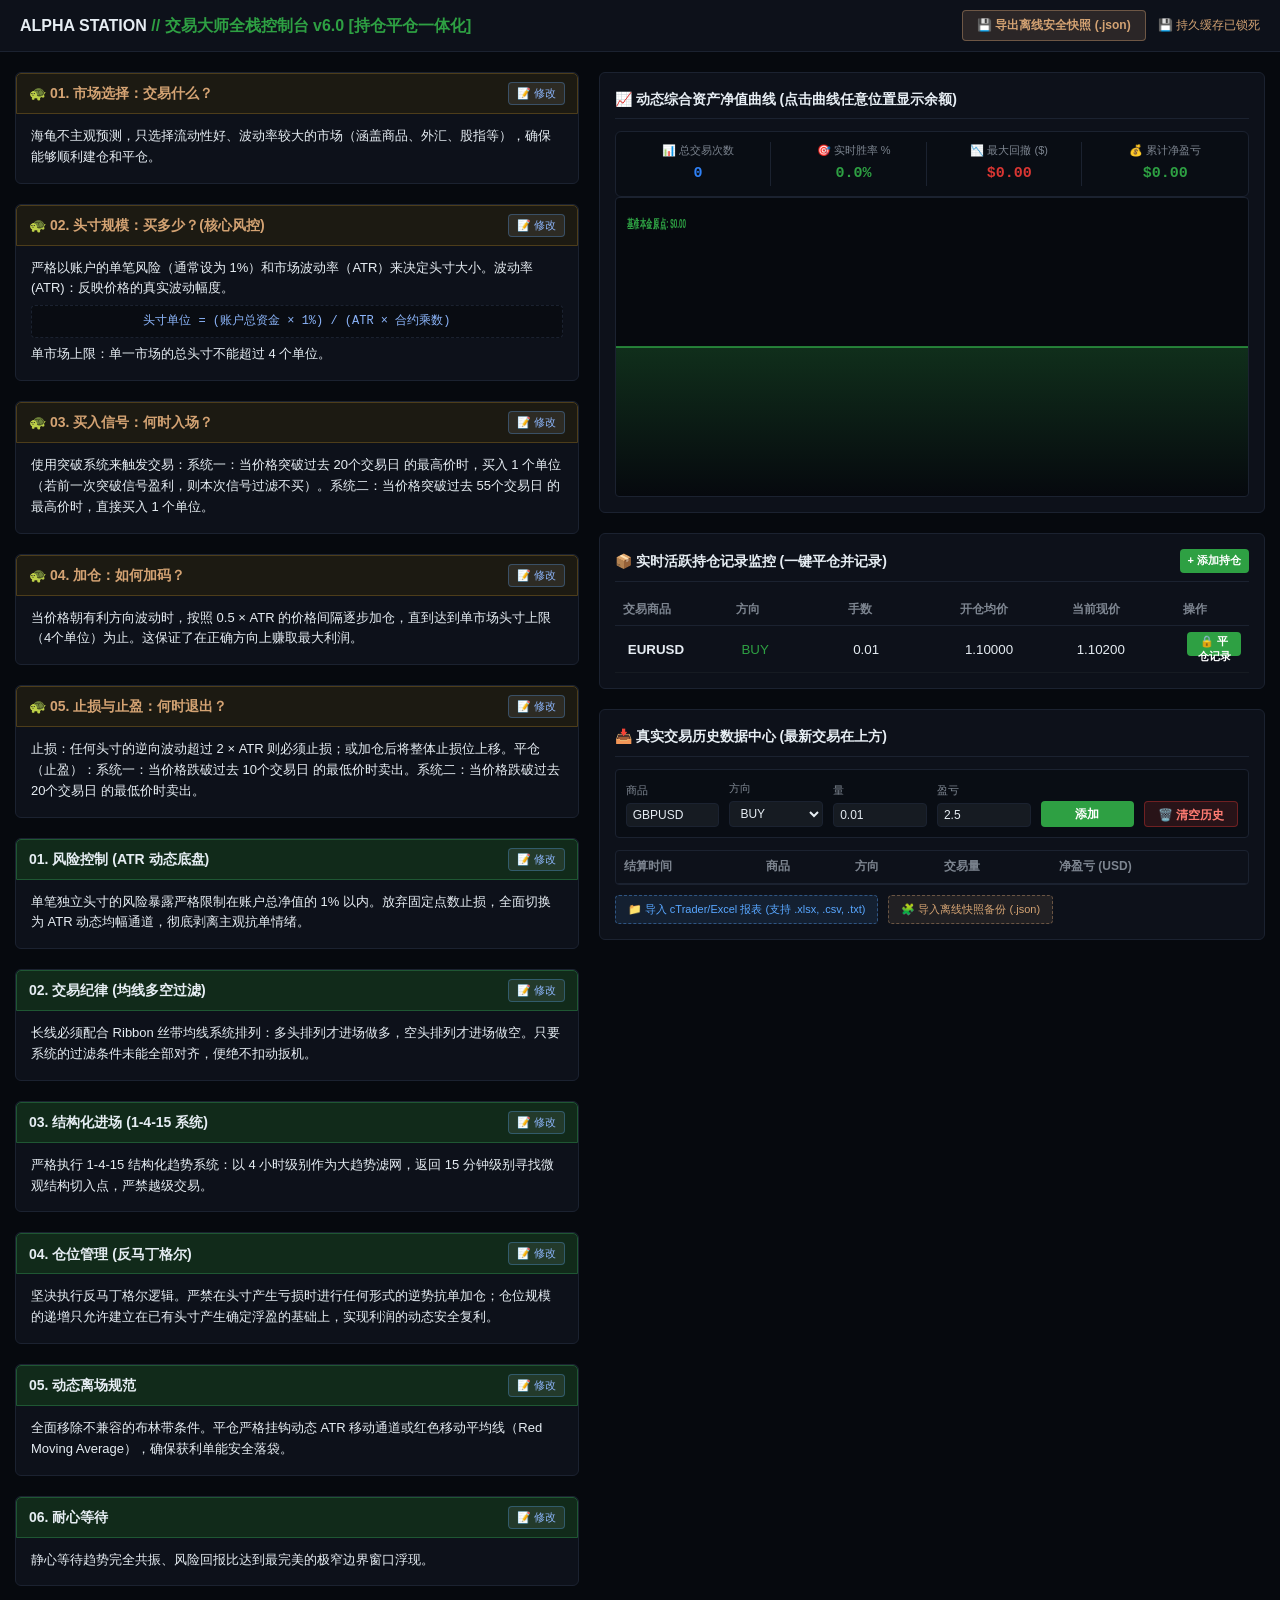
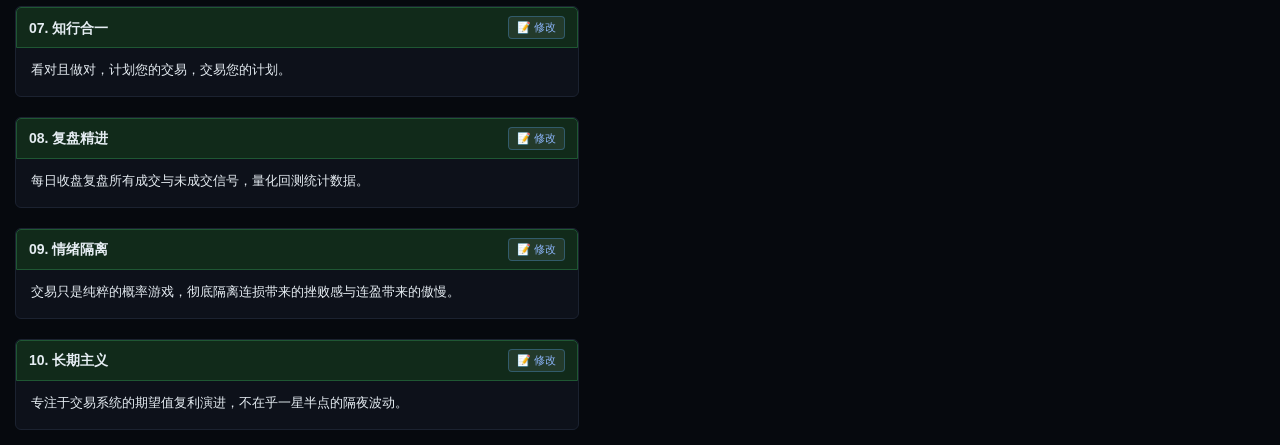
==== commit c726ff95: "update branch" ====
--- a/交易大师全栈控制台 v6.0 [持仓平仓一体化].html
+++ b/交易大师全栈控制台 v6.0 [持仓平仓一体化].html
@@ -211,8 +211,8 @@
                     </table>
                 </div>
                 <div style="margin-top:10px; display:flex; gap:10px;">
-                    <label class="file-import-label" for="file-input">📁 导入真实 cTrader 报表 (CSV/TXT/TSV 支持余额列)</label>
-                    <input type="file" id="file-input" accept=".csv, .txt, .tsv" style="display:none;" onchange="importHistoryFile(this)">
+                    <label class="file-import-label" for="file-input">📁 导入 cTrader/Excel 报表 (支持 .xlsx, .csv, .txt)</label>
+                    <input type="file" id="file-input" accept=".xlsx, .xls, .csv, .txt, .tsv" style="display:none;" onchange="importHistoryFile(this)">
                     <label class="file-import-label" for="json-import-input" style="background:rgba(212,163,115,0.1); border-color:rgba(212,163,115,0.4); color:#d4a373;">🧩 导入离线快照备份 (.json)</label>
                     <input type="file" id="json-import-input" accept=".json" style="display:none;" onchange="importLocalJSONBackup(this)">
                 </div>
@@ -222,23 +222,26 @@
 
     <div id="chart-tooltip"></div>
 
+    <!-- 引入 SheetJS 用于解析 Excel 文件 -->
+    <script src="https://cdn.sheetjs.com/xlsx-0.20.1/package/dist/xlsx.full.min.js"></script>
+
     <script>
         // ========== 辅助函数：盈亏估算（基于通用公式） ==========
         function estimateProfit(symbol, direction, lots, openPrice, currentPrice) {
-            // 简易估算：外汇/黄金/股指 均采用 (当前价-开仓价)*手数*100000*方向系数
-            // 方向: BUY 方向系数 +1, SELL -1
+            // 简易估算：外汇/黄金/股指 均采用 (当前价 - 开仓价)*手数*100000*方向系数
+            // 方向：BUY 方向系数 +1, SELL -1
             const dirMulti = (direction.toUpperCase() === 'BUY') ? 1 : -1;
             const priceDiff = (currentPrice - openPrice) * dirMulti;
             // 默认合约规模 100000 (标准手), 手数 lots 可以是小数
             const contractSize = 100000;
             let estimated = priceDiff * lots * contractSize;
-            // 对黄金美元 (XAUUSD) 做特殊调整, 原数据0.01手波动1美元约1美金, 上面公式过大，修正为乘0.01
+            // 对黄金美元 (XAUUSD) 做特殊调整，原数据 0.01 手波动 1 美元约 1 美金，上面公式过大，修正为乘 0.01
             if(symbol.toUpperCase().includes('GOLD') || symbol.toUpperCase() === 'XAUUSD') {
-                estimated = priceDiff * lots * 100;  // 0.01手 每美元波动 1美元
-            }
-            // 对US30等指数也调整
+                estimated = priceDiff * lots * 100;  // 0.01 手 每美元波动 1 美元
+            }
+            // 对 US30 等指数也调整
             if(symbol.toUpperCase().includes('US30') || symbol.toUpperCase().includes('US500')) {
-                estimated = priceDiff * lots * 1;   // 1手 1点 1美元
+                estimated = priceDiff * lots * 1;   // 1 手 1 点 1 美元
             }
             // 限制精度
             return Math.round(estimated * 100) / 100;
@@ -298,8 +301,7 @@
             const tr = document.createElement("tr");
             tr.setAttribute("data-profit", profit);
             // 计算新余额（基于当前最后一笔余额或累计盈亏）放到后续渲染中自动处理，此处只存储盈亏，余额由渲染时根据顺序重建
-            // 为了保持余额曲线准确，新记录需要维持余额连续性。我们仅存储盈亏，渲染时自动计算余额。
-            // 注意：为了余额准确，新记录应追加正确的余额属性，但为了简单且保证曲线正确，我们可以在添加时基于当前总盈亏反推一个余额。
+            // 为了保持余额曲线准确，新记录需要维持余额连续性。我们仅存储盈亏，渲染时会从已有余额或累计计算。
             // 由于渲染时会按时间顺序累计盈亏，如果记录中没有余额字段，曲线会基于累计盈亏绘制。这依然能反映账户变化趋势。
             // 但我们更希望余额字段能精准反映实际账户余额。简单起见，新添加的记录只存盈亏，渲染时会从已有余额或累计计算。
             // 为了保持一致性，我们从现有记录中获取最后余额（如果有）来计算新余额。
@@ -338,7 +340,7 @@
         function clearLogs() {
             if(confirm("确定清空所有本地历史交易流水吗？")) {
                 document.getElementById("logs-tbody").innerHTML = "";
-                // 同时重置持仓表? 不清持仓，只清历史
+                // 同时重置持仓表？不清持仓，只清历史
                 renderEquityChart();
                 autoSaveToLocalStorage();
             }
@@ -441,71 +443,208 @@
             }
             document.getElementById("svg-line").setAttribute("d", pathStr);
             document.getElementById("svg-area").setAttribute("d", pathStr + ` L ${svgW} ${svgH} L 0 ${svgH} Z`);
-            document.getElementById("svg-peak-text").innerHTML = `最终权益余额: $${finalBalance.toFixed(2)}  |  起始: $${initialBalance.toFixed(2)}`;
+            document.getElementById("svg-peak-text").innerHTML = `最终权益余额：$${finalBalance.toFixed(2)}  |  起始：$${initialBalance.toFixed(2)}`;
             window._balanceRange = { minB, maxB };
         }
         
-        // ========== 导入历史文件 (保持排序最新在上) ==========
-        function importHistoryFile(input) { /* 保持原有智能导入，但最终渲染时会重新排序，无需改动核心逻辑，仅需在添加后刷新曲线 */
+        // ========== 增强版导入历史文件 (支持 Excel .xlsx) ==========
+        function importHistoryFile(input) {
             const file = input.files[0];
             if(!file) return;
-            const reader = new FileReader();
-            reader.onload = function(e) {
-                let content = e.target.result;
-                if(content.charCodeAt(0) === 0xFEFF) content = content.slice(1);
-                const lines = content.split(/\r?\n/).map(l => l.trim()).filter(l => l.length > 0);
-                if(lines.length === 0) return;
-                let delimiter = "\t";
-                const firstDataLine = lines.find(l => !l.startsWith("=====") && !l.startsWith("工作表"));
-                if(firstDataLine) { if(firstDataLine.includes(",")) delimiter = ","; else if(firstDataLine.includes(";")) delimiter = ";"; }
-                let headerLineIndex = -1, headers = [];
-                for(let i=0; i<lines.length; i++) {
-                    const line = lines[i];
-                    const lowerLine = line.toLowerCase();
-                    if((lowerLine.includes("平仓时间") || lowerLine.includes("close time") || lowerLine.includes("交易品种")) && !line.startsWith("=====")) {
-                        headerLineIndex = i; headers = line.split(delimiter).map(h => h.replace(/[\"']/g, "").trim().toLowerCase()); break;
+            
+            const fileName = file.name.toLowerCase();
+            const isExcel = fileName.endsWith('.xlsx') || fileName.endsWith('.xls');
+            
+            if (isExcel) {
+                // 使用 SheetJS 解析 Excel
+                const reader = new FileReader();
+                reader.onload = function(e) {
+                    try {
+                        const data = new Uint8Array(e.target.result);
+                        const workbook = XLSX.read(data, {type: 'array'});
+                        
+                        // 读取第一个工作表
+                        const firstSheetName = workbook.SheetNames[0];
+                        const worksheet = workbook.Sheets[firstSheetName];
+                        
+                        // 转换为 JSON (数组格式，保留原始数据)
+                        const jsonData = XLSX.utils.sheet_to_json(worksheet, {header: 1});
+                        
+                        processImportedData(jsonData);
+                    } catch(err) {
+                        console.error("Excel 解析错误:", err);
+                        alert("❌ Excel 文件解析失败：" + err.message);
                     }
-                }
-                if(headerLineIndex === -1) { alert("未找到表头"); return; }
-                const timeIdx = headers.findIndex(h => h.includes("平仓时间") || h.includes("close time") || h.includes("time"));
-                const symbolIdx = headers.findIndex(h => h.includes("交易品种") || h.includes("symbol"));
-                const directionIdx = headers.findIndex(h => h.includes("开仓方向") || h.includes("方向"));
-                const profitIdx = headers.findIndex(h => (h.includes("净值") && !h.includes("余额")) || h === "净值($)" || h.includes("pnl"));
-                const balanceIdx = headers.findIndex(h => h.includes("账户余额") || h === "余额");
-                if(timeIdx === -1 || symbolIdx === -1) { alert("缺少必要列"); return; }
-                const tbody = document.getElementById("logs-tbody");
-                tbody.innerHTML = "";
-                let importedCount = 0;
-                for(let i=headerLineIndex+1; i<lines.length; i++) {
-                    const line = lines[i];
-                    if(line.startsWith("=====") || line.startsWith("工作表")) continue;
-                    const cols = line.split(delimiter).map(c => c.replace(/[\"']/g, "").trim());
-                    if(cols.length <= Math.max(timeIdx, symbolIdx, profitIdx)) continue;
-                    let timeStr = cols[timeIdx] || "";
-                    let symbol = cols[symbolIdx].toUpperCase();
-                    let rawDir = directionIdx !== -1 ? cols[directionIdx] : "BUY";
-                    let direction = (rawDir.includes("买") || rawDir.includes("BUY")) ? "BUY" : "SELL";
-                    let lotsRaw = cols.length > 5 ? cols[5] : "0.01";
-                    let netProfit = profitIdx !== -1 ? parseFloat(cols[profitIdx].replace(/[^\d.-]/g, "")) || 0 : 0;
-                    let balance = (balanceIdx !== -1) ? parseFloat(cols[balanceIdx].replace(/[^\d.-]/g, "")) : NaN;
-                    if(!symbol || isNaN(netProfit)) continue;
-                    const tr = document.createElement("tr");
-                    tr.setAttribute("data-profit", netProfit);
-                    if(!isNaN(balance)) tr.setAttribute("data-balance", balance);
-                    const profitClass = netProfit >= 0 ? "up-color" : "down-color";
-                    tr.innerHTML = `<td>${timeStr}</td><td><strong>${symbol}</strong></td><td class="${direction==='BUY'?'up-color':'down-color'}">${direction}</td><td>${lotsRaw}</td><td class="${profitClass}">${netProfit >= 0 ? '+' : ''}$${netProfit.toFixed(2)}</td>`;
-                    tbody.appendChild(tr);
-                    importedCount++;
-                }
-                if(importedCount === 0) alert("未解析到数据");
-                else {
-                    // 导入后重新渲染曲线（曲线内部会按时间排序）
-                    renderEquityChart();
-                    autoSaveToLocalStorage();
-                    alert(`✅ 导入 ${importedCount} 笔交易，最新记录已置顶显示。`);
-                }
-            };
-            reader.readAsText(file, "UTF-8");
+                };
+                reader.readAsArrayBuffer(file);
+            } else {
+                // 原有的 CSV/TXT 处理逻辑
+                const reader = new FileReader();
+                reader.onload = function(e) {
+                    let content = e.target.result;
+                    if(content.charCodeAt(0) === 0xFEFF) content = content.slice(1);
+                    const lines = content.split(/\r?\n/).map(l => l.trim()).filter(l => l.length > 0);
+                    if(lines.length === 0) return;
+                    
+                    // 将 CSV 转换为二维数组以便统一处理
+                    let delimiter = "\t";
+                    const firstDataLine = lines.find(l => !l.startsWith("=====") && !l.startsWith("工作表"));
+                    if(firstDataLine) { 
+                        if(firstDataLine.includes(",")) delimiter = ","; 
+                        else if(firstDataLine.includes(";")) delimiter = ";"; 
+                    }
+                    
+                    const dataArray = lines.map(line => line.split(delimiter).map(c => c.replace(/[\"']/g, "").trim()));
+                    processImportedData(dataArray);
+                };
+                reader.readAsText(file, "UTF-8");
+            }
+        }
+        
+        // 统一处理导入的数据（二维数组格式）
+        function processImportedData(dataArray) {
+            if (!dataArray || dataArray.length === 0) {
+                alert("❌ 未找到任何数据");
+                return;
+            }
+            
+            // 智能查找表头行 - 增强版
+            let headerRowIndex = -1;
+            let headers = [];
+            
+            for (let i = 0; i < dataArray.length; i++) {
+                const row = dataArray[i];
+                if (!row || row.length === 0) continue;
+                
+                const rowStr = row.join(' ').toLowerCase();
+                
+                // 跳过明显的非表头行（如标题、分隔线、空行等）
+                if (rowStr.includes('=====') || rowStr.includes('工作表') || rowStr.includes('report') || rowStr.includes('account:')) continue;
+                if (row.length < 3) continue; // 表头至少应有 3 列
+                
+                // 检查是否包含关键表头词汇（更宽松匹配）
+                const hasTime = row.some(cell => {
+                    const c = (cell || '').toLowerCase();
+                    return c.includes('time') || c.includes('date') || c.includes('时间') || c.includes('close') || c.includes('open');
+                });
+                
+                const hasSymbol = row.some(cell => {
+                    const c = (cell || '').toLowerCase();
+                    return c.includes('symbol') || c.includes('品种') || c.includes('商品') || c.includes('product') || c.includes('ticker');
+                });
+                
+                // 如果同时有时间相关和品种相关的列，认为是表头
+                if (hasTime && hasSymbol) {
+                    headerRowIndex = i;
+                    headers = row.map(h => (h || '').replace(/[\"']/g, "").trim().toLowerCase());
+                    console.log("找到表头行:", headerRowIndex, headers);
+                    break;
+                }
+                
+                // 备用方案：如果某行包含"Symbol"或"Time"等英文关键词，也认为是表头
+                if (row.some(cell => (cell || '').toLowerCase() === 'symbol' || (cell || '').toLowerCase() === 'time')) {
+                    headerRowIndex = i;
+                    headers = row.map(h => (h || '').replace(/[\"']/g, "").trim().toLowerCase());
+                    console.log("备用表头行:", headerRowIndex, headers);
+                    break;
+                }
+            }
+            
+            if (headerRowIndex === -1) {
+                // 尝试第一行作为表头
+                console.log("未找到明确表头，使用第一行作为表头");
+                headerRowIndex = 0;
+                headers = dataArray[0].map(h => (h || '').replace(/[\"']/g, "").trim().toLowerCase());
+            }
+            
+            // 映射列索引 - 增强匹配
+            const timeIdx = headers.findIndex(h => h.includes('time') || h.includes('date') || h.includes('时间') || h.includes('close') || h.includes('结算'));
+            const symbolIdx = headers.findIndex(h => h.includes('symbol') || h.includes('品种') || h.includes('商品') || h.includes('product') || h.includes('ticker'));
+            const directionIdx = headers.findIndex(h => h.includes('direction') || h.includes('type') || h.includes('方向') || h.includes('buy/sell') || h.includes('action'));
+            const lotsIdx = headers.findIndex(h => h.includes('lot') || h.includes('volume') || h.includes('数量') || h.includes('size') || h.includes('hand'));
+            const profitIdx = headers.findIndex(h => h.includes('profit') || h.includes('pnl') || h.includes('盈亏') || h.includes('gain') || h.includes('loss') || h.includes('net'));
+            const balanceIdx = headers.findIndex(h => h.includes('balance') || h.includes('余额') || h.includes('equity'));
+            
+            console.log("列索引映射:", { timeIdx, symbolIdx, directionIdx, lotsIdx, profitIdx, balanceIdx });
+            
+            if (timeIdx === -1 || symbolIdx === -1) {
+                // 显示调试信息帮助用户
+                let debugInfo = "无法识别必要列（时间、品种）。\n\n检测到的表头:\n" + headers.join(', ') + "\n\n请确保 Excel 文件包含类似以下列名:\n- Time/Date/时间/平仓时间\n- Symbol/品种/商品";
+                console.error(debugInfo);
+                alert("❌ " + debugInfo);
+                return;
+            }
+            
+            const tbody = document.getElementById("logs-tbody");
+            tbody.innerHTML = "";
+            let importedCount = 0;
+            
+            for (let i = headerRowIndex + 1; i < dataArray.length; i++) {
+                const row = dataArray[i];
+                
+                // 跳过空行或分隔行
+                if (!row || row.length === 0 || row[0]?.startsWith('=====') || row[0]?.startsWith('工作表')) continue;
+                
+                // 确保行有足够的列
+                const maxIdx = Math.max(timeIdx, symbolIdx, profitIdx, lotsIdx);
+                if (row.length <= maxIdx) continue;
+                
+                let timeStr = row[timeIdx] || "";
+                // 处理 Excel 日期格式 (数字)
+                if (typeof timeStr === 'number') {
+                    // Excel 日期序列号转换
+                    const excelDate = timeStr;
+                    const unixDate = (excelDate - 25569) * 86400 * 1000;
+                    timeStr = new Date(unixDate).toISOString().replace('T', ' ').substring(0, 19);
+                }
+                
+                let symbol = (row[symbolIdx] || '').toString().toUpperCase();
+                let rawDir = directionIdx !== -1 ? (row[directionIdx] || 'BUY') : 'BUY';
+                let direction = (rawDir.toString().includes('买') || rawDir.toString().toUpperCase().includes('BUY')) ? 'BUY' : 'SELL';
+                
+                let lotsRaw = lotsIdx !== -1 ? (row[lotsIdx] || '0.01') : '0.01';
+                if (typeof lotsRaw === 'number') lotsRaw = lotsRaw.toString();
+                
+                let netProfit = 0;
+                if (profitIdx !== -1 && row[profitIdx] !== undefined) {
+                    const profitVal = row[profitIdx];
+                    if (typeof profitVal === 'string') {
+                        netProfit = parseFloat(profitVal.replace(/[^\d.-]/g, '')) || 0;
+                    } else if (typeof profitVal === 'number') {
+                        netProfit = profitVal;
+                    }
+                }
+                
+                let balance = NaN;
+                if (balanceIdx !== -1 && row[balanceIdx] !== undefined) {
+                    const balVal = row[balanceIdx];
+                    if (typeof balVal === 'string') {
+                        balance = parseFloat(balVal.replace(/[^\d.-]/g, ''));
+                    } else if (typeof balVal === 'number') {
+                        balance = balVal;
+                    }
+                }
+                
+                if (!symbol || (profitIdx !== -1 && isNaN(netProfit) && balanceIdx === -1)) continue;
+                
+                const tr = document.createElement("tr");
+                tr.setAttribute("data-profit", netProfit);
+                if (!isNaN(balance)) tr.setAttribute("data-balance", balance);
+                
+                const profitClass = netProfit >= 0 ? "up-color" : "down-color";
+                tr.innerHTML = `<td>${timeStr}</td><td><strong>${symbol}</strong></td><td class="${direction==='BUY'?'up-color':'down-color'}">${direction}</td><td>${lotsRaw}</td><td class="${profitClass}">${netProfit >= 0 ? '+' : ''}$${netProfit.toFixed(2)}</td>`;
+                tbody.appendChild(tr);
+                importedCount++;
+            }
+            
+            if (importedCount === 0) {
+                alert("⚠️ 未解析到有效交易数据。请检查文件格式。");
+            } else {
+                // 导入后重新渲染曲线（曲线内部会按时间排序）
+                renderEquityChart();
+                autoSaveToLocalStorage();
+                alert(`✅ 成功导入 ${importedCount} 笔交易记录！`);
+            }
         }
         
         // 曲线点击取值 (复用之前逻辑)
@@ -522,7 +661,7 @@
                 index = Math.min(Math.max(0, index), window.currentChartPoints.length-1);
                 const balanceVal = window.currentChartPoints[index];
                 const timeLabel = window.currentChartTimes[index] || "未知时间";
-                tooltip.innerHTML = `📌 ${timeLabel}<br>💰 账户余额: $${balanceVal.toFixed(2)}`;
+                tooltip.innerHTML = `📌 ${timeLabel}<br>💰 账户余额：$${balanceVal.toFixed(2)}`;
                 tooltip.style.display = "block";
                 tooltip.style.left = (e.clientX + 15) + "px";
                 tooltip.style.top = (e.clientY - 30) + "px";
@@ -531,7 +670,7 @@
             document.body.addEventListener("click", (e) => { if(!svg.contains(e.target)) tooltip.style.display = "none"; });
         }
         
-        // 持久化: 保存持仓和历史
+        // 持久化：保存持仓和历史
         function assemblePayload() {
             const themesData = [];
             document.querySelectorAll("#themes-container .panel").forEach(p => {
@@ -553,7 +692,7 @@
                     logsData.push({ time: tds[0].innerText, symbol: tds[1].innerText, dir: tds[2].innerText, lots: tds[3].innerText, profit: profitAttr ? parseFloat(profitAttr) : 0, balance: balanceAttr ? parseFloat(balanceAttr) : null });
                 }
             });
-            return { version: "6.0-position-close", timestamp: Date.now(), themes: themesData, portfolio: portfolioData, logs: logsData };
+            return { version: "6.0-position-close-excel", timestamp: Date.now(), themes: themesData, portfolio: portfolioData, logs: logsData };
         }
         function autoSaveToLocalStorage() { localStorage.setItem("alpha_station_core_data", JSON.stringify(assemblePayload())); const s=document.getElementById("save-status"); s.innerText="⚡ 实时保存"; s.style.color="var(--accent-green)"; setTimeout(()=>{ s.innerText="💾 持久缓存已锁死"; s.style.color="var(--accent-gold)"; },1000); }
         function applyPayloadToUI(payload) {
@@ -573,7 +712,7 @@
         function exportDataLocally() { const blob = new Blob([JSON.stringify(assemblePayload(), null, 2)], {type:"application/json"}); const a=document.createElement("a"); a.href=URL.createObjectURL(blob); a.download=`AlphaStation_v6.json`; a.click(); URL.revokeObjectURL(blob); }
         function importLocalJSONBackup(input) { const file = input.files[0]; if(!file) return; const reader = new FileReader(); reader.onload = function(e) { try { const data = JSON.parse(e.target.result); applyPayloadToUI(data); autoSaveToLocalStorage(); alert("快照恢复成功"); } catch(err) { alert("解析失败"); } }; reader.readAsText(file); }
         function toggleEditTheme(id) { /* 保留原编辑功能 */ const block = document.getElementById('content-'+id); const btn = block.previousElementSibling.querySelector('.action-badge-btn'); if(!block.querySelector('textarea')) { block.innerHTML = `<textarea class="editable-textarea" oninput="autoSaveToLocalStorage()">${block.innerText}</textarea>`; btn.innerText="💾 保存"; btn.classList.add('saving'); } else { let val = block.querySelector('textarea').value; block.innerText = val; formatTurtleFormula(block); btn.innerText="📝 修改"; btn.classList.remove('saving'); autoSaveToLocalStorage(); } }
-        function formatTurtleFormula(block) { if(block.innerHTML.includes("头寸单位")) block.innerHTML = block.innerHTML.replace(/(头寸单位[：\s=]+)([^单\n]+)/g, '<div class="formula-box">$2</div>'); }
+        function formatTurtleFormula(block) { if(block.innerHTML.includes("头寸单位")) block.innerHTML = block.innerHTML.replace(/(头寸单位 [：\s=]+)([^单\n]+)/g, '<div class="formula-box">$2</div>'); }
         window.onload = function() { if(!loadFromLocalStorage()) { addPositionRow(); renderEquityChart(); } setupChartClick(); };
     </script>
 </body>
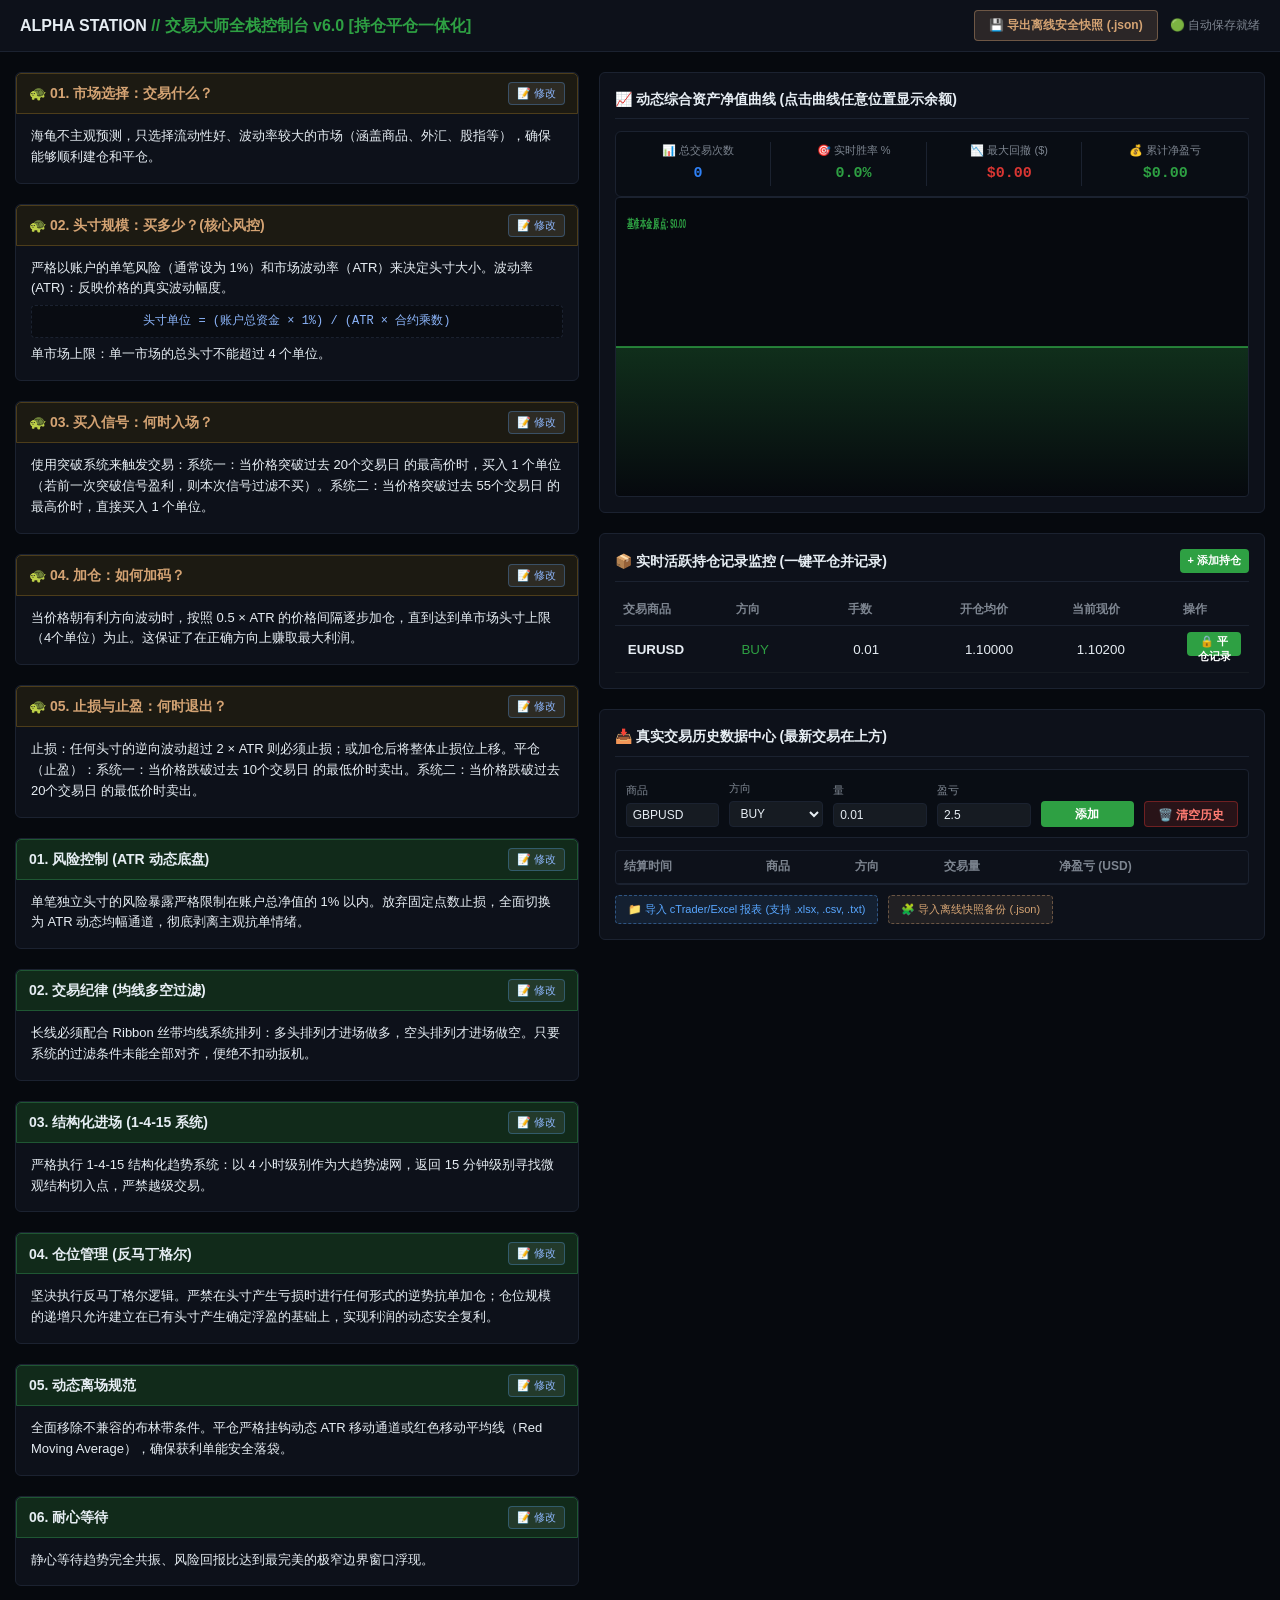
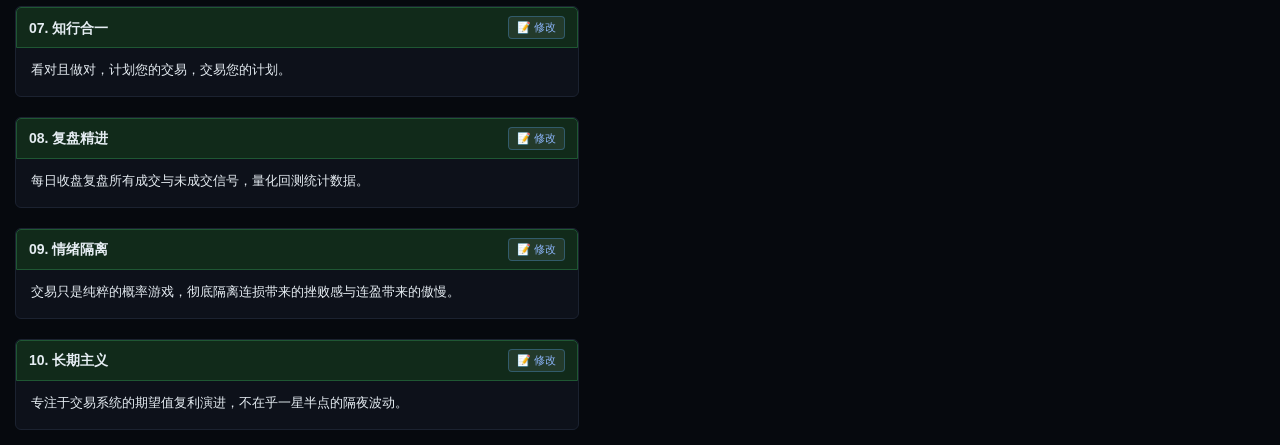
==== commit 85a6ceda: "update branch" ====
--- a/交易大师全栈控制台 v6.0 [持仓平仓一体化].html
+++ b/交易大师全栈控制台 v6.0 [持仓平仓一体化].html
@@ -671,30 +671,85 @@
         }
         
         // 持久化：保存持仓和历史
+        // ========== 核心持久化系统 v6.1 (增强版) ==========
+        const STORAGE_KEY = "alpha_station_core_data_v6.1";
+        
         function assemblePayload() {
             const themesData = [];
             document.querySelectorAll("#themes-container .panel").forEach(p => {
                 const id = p.getAttribute("data-theme-id");
-                const text = document.getElementById("content-" + id).innerText;
+                const textEl = document.getElementById("content-" + id);
+                // 如果正在编辑，取 textarea 的值，否则取 innerText
+                const text = textEl.querySelector('textarea') ? textEl.querySelector('textarea').value : textEl.innerText;
                 themesData.push({ id, text });
             });
+            
             const portfolioData = [];
             document.querySelectorAll("#portfolio-tbody tr").forEach(tr => {
                 const inputs = tr.querySelectorAll("input");
-                if(inputs.length >= 5) portfolioData.push({ symbol: inputs[0].value, dir: inputs[1].value, lots: inputs[2].value, openPrice: inputs[3].value, curPrice: inputs[4].value });
+                if(inputs.length >= 5) {
+                    portfolioData.push({ 
+                        symbol: inputs[0].value, 
+                        dir: inputs[1].value, 
+                        lots: inputs[2].value, 
+                        openPrice: inputs[3].value, 
+                        curPrice: inputs[4].value 
+                    });
+                }
             });
+            
             const logsData = [];
             document.querySelectorAll("#logs-tbody tr").forEach(tr => {
                 const tds = tr.querySelectorAll("td");
                 if(tds.length >= 5) {
                     const profitAttr = tr.getAttribute("data-profit");
                     const balanceAttr = tr.getAttribute("data-balance");
-                    logsData.push({ time: tds[0].innerText, symbol: tds[1].innerText, dir: tds[2].innerText, lots: tds[3].innerText, profit: profitAttr ? parseFloat(profitAttr) : 0, balance: balanceAttr ? parseFloat(balanceAttr) : null });
+                    logsData.push({ 
+                        time: tds[0].innerText, 
+                        symbol: tds[1].innerText.replace(/<[^>]*>/g, ""), // 去除加粗标签
+                        dir: tds[2].innerText, 
+                        lots: tds[3].innerText, 
+                        profit: profitAttr ? parseFloat(profitAttr) : 0, 
+                        balance: balanceAttr ? parseFloat(balanceAttr) : null 
+                    });
                 }
             });
-            return { version: "6.0-position-close-excel", timestamp: Date.now(), themes: themesData, portfolio: portfolioData, logs: logsData };
-        }
-        function autoSaveToLocalStorage() { localStorage.setItem("alpha_station_core_data", JSON.stringify(assemblePayload())); const s=document.getElementById("save-status"); s.innerText="⚡ 实时保存"; s.style.color="var(--accent-green)"; setTimeout(()=>{ s.innerText="💾 持久缓存已锁死"; s.style.color="var(--accent-gold)"; },1000); }
+            return { version: "6.1-fixed", timestamp: Date.now(), themes: themesData, portfolio: portfolioData, logs: logsData };
+        }
+
+        function saveData(forceMessage = false) {
+            try {
+                const payload = assemblePayload();
+                localStorage.setItem(STORAGE_KEY, JSON.stringify(payload));
+                
+                const statusEl = document.getElementById("save-status");
+                statusEl.innerText = "✅ 已保存至本地缓存";
+                statusEl.style.color = "var(--accent-green)";
+                
+                if(forceMessage) {
+                    setTimeout(() => {
+                        statusEl.innerText = "🔒 数据已持久化锁死";
+                        statusEl.style.color = "var(--accent-gold)";
+                    }, 2000);
+                } else {
+                    setTimeout(() => {
+                        statusEl.innerText = "🟢 自动保存就绪";
+                        statusEl.style.color = "var(--text-secondary)";
+                    }, 1500);
+                }
+                return true;
+            } catch (e) {
+                console.error("保存失败:", e);
+                document.getElementById("save-status").innerText = "❌ 保存失败 (检查存储空间)";
+                document.getElementById("save-status").style.color = "var(--accent-red)";
+                return false;
+            }
+        }
+
+        // 包装原有的 autoSaveToLocalStorage 为 saveData
+        function autoSaveToLocalStorage() {
+            saveData(false);
+        }
         function applyPayloadToUI(payload) {
             if(payload.themes) payload.themes.forEach(t => { const el = document.getElementById("content-" + t.id); if(el) { el.innerText = t.text; formatTurtleFormula(el); } });
             if(payload.portfolio) { const pTbody = document.getElementById("portfolio-tbody"); pTbody.innerHTML = ""; payload.portfolio.forEach(p => addPositionRow(p)); }
@@ -708,7 +763,17 @@
             }); }
             renderEquityChart();
         }
-        function loadFromLocalStorage() { const raw = localStorage.getItem("alpha_station_core_data"); if(!raw) return false; try { applyPayloadToUI(JSON.parse(raw)); return true; } catch(e) { return false; } }
+        function loadFromLocalStorage() { 
+            const raw = localStorage.getItem(STORAGE_KEY); 
+            if(!raw) return false; 
+            try { 
+                applyPayloadToUI(JSON.parse(raw)); 
+                return true; 
+            } catch(e) { 
+                console.error("加载失败:", e);
+                return false; 
+            } 
+        }
         function exportDataLocally() { const blob = new Blob([JSON.stringify(assemblePayload(), null, 2)], {type:"application/json"}); const a=document.createElement("a"); a.href=URL.createObjectURL(blob); a.download=`AlphaStation_v6.json`; a.click(); URL.revokeObjectURL(blob); }
         function importLocalJSONBackup(input) { const file = input.files[0]; if(!file) return; const reader = new FileReader(); reader.onload = function(e) { try { const data = JSON.parse(e.target.result); applyPayloadToUI(data); autoSaveToLocalStorage(); alert("快照恢复成功"); } catch(err) { alert("解析失败"); } }; reader.readAsText(file); }
         function toggleEditTheme(id) { /* 保留原编辑功能 */ const block = document.getElementById('content-'+id); const btn = block.previousElementSibling.querySelector('.action-badge-btn'); if(!block.querySelector('textarea')) { block.innerHTML = `<textarea class="editable-textarea" oninput="autoSaveToLocalStorage()">${block.innerText}</textarea>`; btn.innerText="💾 保存"; btn.classList.add('saving'); } else { let val = block.querySelector('textarea').value; block.innerText = val; formatTurtleFormula(block); btn.innerText="📝 修改"; btn.classList.remove('saving'); autoSaveToLocalStorage(); } }
